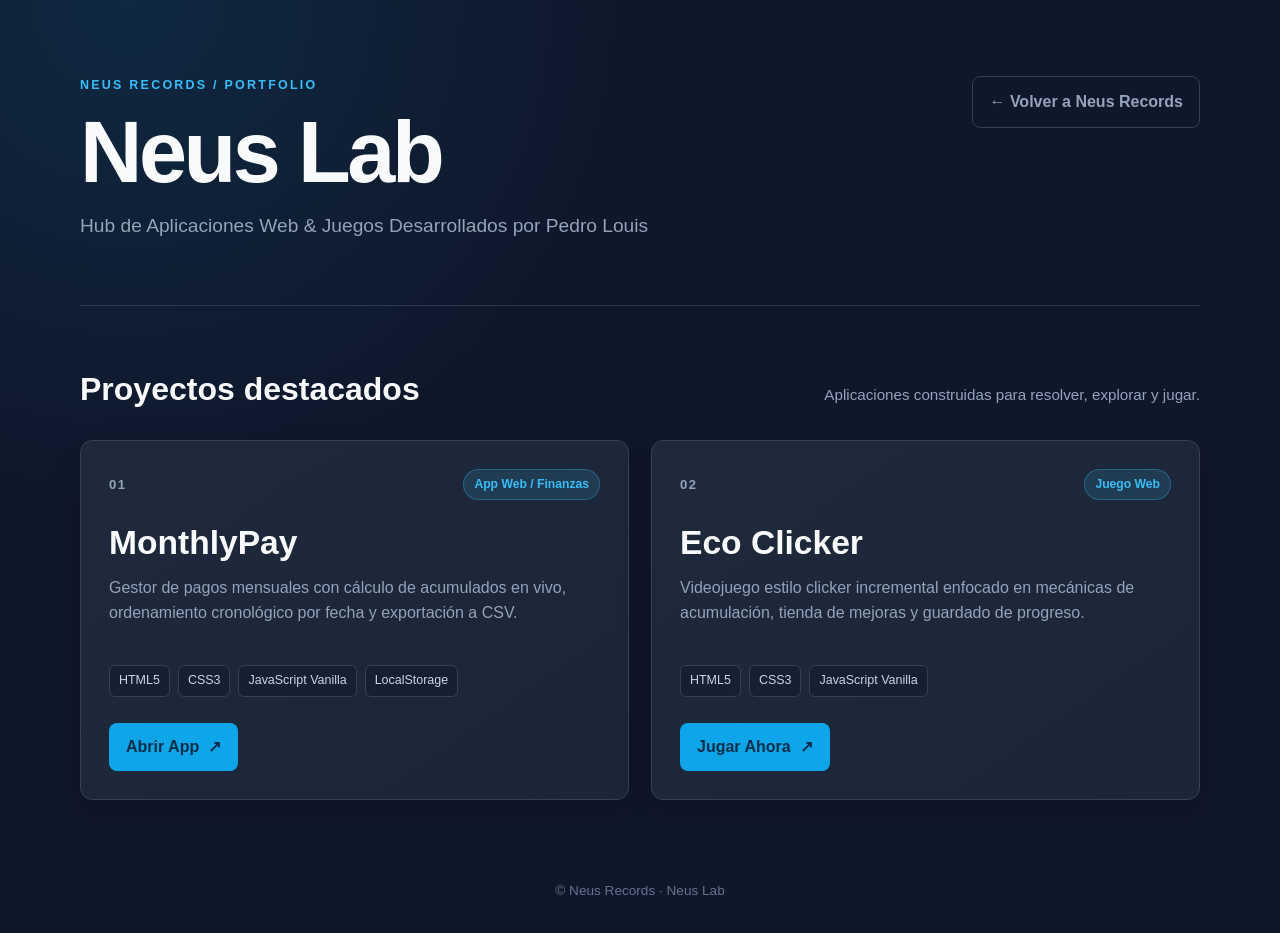
==== portafolio/index.html @ 16032d5d "Add portfolio navigation and project showcase" ====
<!DOCTYPE html>
<html lang="es">
<head>
	<meta charset="UTF-8">
	<meta name="viewport" content="width=device-width, initial-scale=1.0">
	<meta name="description" content="Neus Lab: aplicaciones web y juegos desarrollados por Pedro Louis.">
	<title>Neus Lab | Proyectos</title>
	<style>
		:root {
			color-scheme: dark;
			--background: #0f172a;
			--surface: #1e293b;
			--surface-raised: #24344d;
			--border: #334155;
			--text: #f8fafc;
			--muted: #94a3b8;
			--accent: #38bdf8;
			--accent-strong: #0ea5e9;
			--accent-soft: rgba(56, 189, 248, 0.14);
		}

		* {
			box-sizing: border-box;
		}

		html {
			scroll-behavior: smooth;
		}

		body {
			min-width: 320px;
			min-height: 100vh;
			margin: 0;
			background:
				radial-gradient(circle at 10% 0%, rgba(14, 165, 233, 0.12), transparent 32rem),
				var(--background);
			color: var(--text);
			font-family: "Segoe UI", "Helvetica Neue", sans-serif;
			line-height: 1.6;
		}

		a {
			color: inherit;
		}

		.site-shell {
			width: min(1120px, calc(100% - 40px));
			margin: 0 auto;
		}

		.hero {
			display: flex;
			align-items: flex-start;
			justify-content: space-between;
			gap: 32px;
			padding: 76px 0 64px;
			border-bottom: 1px solid rgba(51, 65, 85, 0.75);
		}

		.eyebrow {
			margin: 0 0 14px;
			color: var(--accent);
			font-size: 0.78rem;
			font-weight: 700;
			letter-spacing: 0.18em;
			text-transform: uppercase;
		}

		h1,
		h2,
		p {
			margin-top: 0;
		}

		h1 {
			max-width: 680px;
			margin-bottom: 16px;
			font-size: clamp(2.6rem, 7vw, 5.4rem);
			line-height: 0.98;
			letter-spacing: -0.04em;
		}

		.hero-copy {
			max-width: 670px;
			margin-bottom: 0;
			color: var(--muted);
			font-size: clamp(1rem, 2vw, 1.2rem);
		}

		.back-link,
		.project-link {
			display: inline-flex;
			align-items: center;
			justify-content: center;
			gap: 9px;
			border-radius: 8px;
			font-weight: 700;
			text-decoration: none;
			transition: transform 180ms ease, background-color 180ms ease, border-color 180ms ease;
		}

		.back-link {
			flex: 0 0 auto;
			padding: 12px 16px;
			border: 1px solid var(--border);
			color: var(--muted);
			white-space: nowrap;
		}

		.back-link:hover,
		.back-link:focus-visible {
			border-color: var(--accent);
			background: var(--accent-soft);
			color: var(--text);
			transform: translateY(-2px);
		}

		.projects-section {
			padding: 58px 0 80px;
		}

		.section-heading {
			display: flex;
			align-items: baseline;
			justify-content: space-between;
			gap: 20px;
			margin-bottom: 24px;
		}

		.section-heading h2 {
			margin-bottom: 0;
			font-size: clamp(1.5rem, 3vw, 2rem);
		}

		.section-heading p {
			margin-bottom: 0;
			color: var(--muted);
			font-size: 0.95rem;
		}

		.project-grid {
			display: grid;
			grid-template-columns: repeat(2, minmax(0, 1fr));
			gap: 22px;
		}

		.project-card {
			display: flex;
			flex-direction: column;
			min-height: 360px;
			padding: 28px;
			border: 1px solid var(--border);
			border-radius: 12px;
			background: linear-gradient(145deg, var(--surface), rgba(30, 41, 59, 0.78));
			box-shadow: 0 12px 30px rgba(2, 8, 23, 0.18);
			transition: transform 220ms ease, border-color 220ms ease, box-shadow 220ms ease;
		}

		.project-card:hover {
			border-color: rgba(56, 189, 248, 0.72);
			box-shadow: 0 18px 42px rgba(2, 8, 23, 0.34), 0 0 24px rgba(56, 189, 248, 0.1);
			transform: translateY(-6px);
		}

		.project-card:focus-within {
			border-color: var(--accent);
		}

		.project-topline {
			display: flex;
			align-items: center;
			justify-content: space-between;
			gap: 16px;
			margin-bottom: 24px;
		}

		.project-number {
			color: var(--muted);
			font-size: 0.82rem;
			font-weight: 700;
			letter-spacing: 0.12em;
		}

		.badge {
			padding: 5px 10px;
			border: 1px solid rgba(56, 189, 248, 0.3);
			border-radius: 999px;
			background: var(--accent-soft);
			color: var(--accent);
			font-size: 0.76rem;
			font-weight: 700;
		}

		.project-card h2 {
			margin-bottom: 12px;
			font-size: clamp(1.55rem, 3vw, 2.1rem);
			line-height: 1.15;
		}

		.description {
			margin-bottom: 24px;
			color: var(--muted);
		}

		.tech-list {
			display: flex;
			flex-wrap: wrap;
			gap: 8px;
			margin: auto 0 26px;
			padding: 0;
			list-style: none;
		}

		.tech-list li {
			padding: 5px 9px;
			border: 1px solid var(--border);
			border-radius: 6px;
			background: rgba(15, 23, 42, 0.42);
			color: #cbd5e1;
			font-size: 0.78rem;
		}

		.project-link {
			align-self: flex-start;
			padding: 11px 17px;
			background: var(--accent-strong);
			color: #082f49;
		}

		.project-link:hover,
		.project-link:focus-visible {
			background: var(--accent);
			transform: translateY(-2px);
		}

		:focus-visible {
			outline: 3px solid rgba(56, 189, 248, 0.45);
			outline-offset: 3px;
		}

		footer {
			padding: 0 0 32px;
			color: #64748b;
			font-size: 0.85rem;
			text-align: center;
		}

		@media (max-width: 700px) {
			.site-shell {
				width: min(100% - 28px, 560px);
			}

			.hero {
				flex-direction: column;
				padding: 48px 0 42px;
			}

			.back-link {
				width: 100%;
			}

			.projects-section {
				padding: 42px 0 56px;
			}

			.section-heading {
				align-items: flex-start;
				flex-direction: column;
				gap: 6px;
			}

			.project-grid {
				grid-template-columns: 1fr;
			}

			.project-card {
				min-height: 0;
				padding: 23px;
			}
		}

		@media (prefers-reduced-motion: reduce) {
			html {
				scroll-behavior: auto;
			}

			*,
			*::before,
			*::after {
				transition-duration: 0.01ms !important;
			}
		}
	</style>
</head>
<body>
	<main>
		<div class="site-shell">
			<header class="hero">
				<div>
					<p class="eyebrow">Neus Records / Portfolio</p>
					<h1>Neus Lab</h1>
					<p class="hero-copy">Hub de Aplicaciones Web &amp; Juegos Desarrollados por Pedro Louis</p>
				</div>
				<a class="back-link" href="../index.html">← Volver a Neus Records</a>
			</header>

			<section class="projects-section" aria-labelledby="projects-title">
				<div class="section-heading">
					<h2 id="projects-title">Proyectos destacados</h2>
					<p>Aplicaciones construidas para resolver, explorar y jugar.</p>
				</div>

				<div class="project-grid">
					<article class="project-card">
						<div class="project-topline">
							<span class="project-number">01</span>
							<span class="badge">App Web / Finanzas</span>
						</div>
						<h2>MonthlyPay</h2>
						<p class="description">Gestor de pagos mensuales con cálculo de acumulados en vivo, ordenamiento cronológico por fecha y exportación a CSV.</p>
						<ul class="tech-list" aria-label="Tecnologías de MonthlyPay">
							<li>HTML5</li>
							<li>CSS3</li>
							<li>JavaScript Vanilla</li>
							<li>LocalStorage</li>
						</ul>
						<a class="project-link" href="./monthlypay/">Abrir App <span aria-hidden="true">↗</span></a>
					</article>

					<article class="project-card">
						<div class="project-topline">
							<span class="project-number">02</span>
							<span class="badge">Juego Web</span>
						</div>
						<h2>Eco Clicker</h2>
						<p class="description">Videojuego estilo clicker incremental enfocado en mecánicas de acumulación, tienda de mejoras y guardado de progreso.</p>
						<ul class="tech-list" aria-label="Tecnologías de Eco Clicker">
							<li>HTML5</li>
							<li>CSS3</li>
							<li>JavaScript Vanilla</li>
						</ul>
						<a class="project-link" href="./ecoclicker/">Jugar Ahora <span aria-hidden="true">↗</span></a>
					</article>
				</div>
			</section>
		</div>
	</main>

	<footer>© Neus Records · Neus Lab</footer>
</body>
</html>
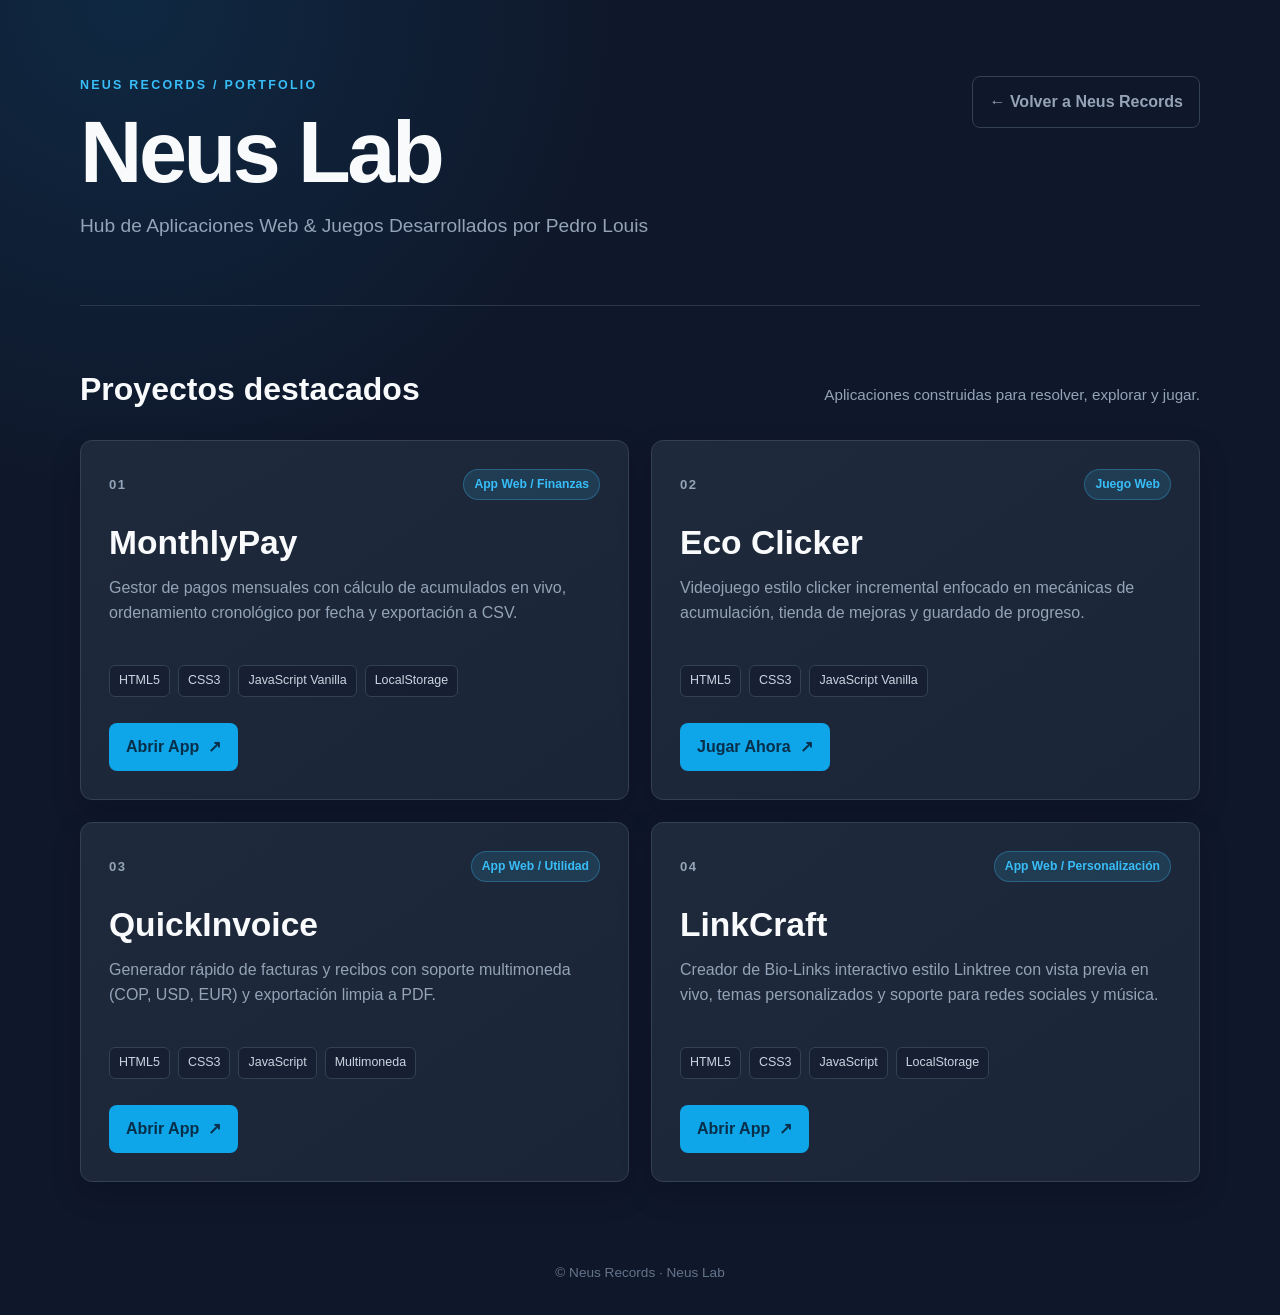
==== commit ca800ee3: "Split portfolio apps into separate assets" ====
--- a/portafolio/index.html
+++ b/portafolio/index.html
@@ -341,6 +341,38 @@
 						</ul>
 						<a class="project-link" href="./ecoclicker/">Jugar Ahora <span aria-hidden="true">↗</span></a>
 					</article>
+
+					<article class="project-card">
+						<div class="project-topline">
+							<span class="project-number">03</span>
+							<span class="badge">App Web / Utilidad</span>
+						</div>
+						<h2>QuickInvoice</h2>
+						<p class="description">Generador rápido de facturas y recibos con soporte multimoneda (COP, USD, EUR) y exportación limpia a PDF.</p>
+						<ul class="tech-list" aria-label="Tecnologías de QuickInvoice">
+							<li>HTML5</li>
+							<li>CSS3</li>
+							<li>JavaScript</li>
+							<li>Multimoneda</li>
+						</ul>
+						<a class="project-link" href="./quickinvoice/">Abrir App <span aria-hidden="true">↗</span></a>
+					</article>
+
+					<article class="project-card">
+						<div class="project-topline">
+							<span class="project-number">04</span>
+							<span class="badge">App Web / Personalización</span>
+						</div>
+						<h2>LinkCraft</h2>
+						<p class="description">Creador de Bio-Links interactivo estilo Linktree con vista previa en vivo, temas personalizados y soporte para redes sociales y música.</p>
+						<ul class="tech-list" aria-label="Tecnologías de LinkCraft">
+							<li>HTML5</li>
+							<li>CSS3</li>
+							<li>JavaScript</li>
+							<li>LocalStorage</li>
+						</ul>
+						<a class="project-link" href="./linkcraft/">Abrir App <span aria-hidden="true">↗</span></a>
+					</article>
 				</div>
 			</section>
 		</div>
